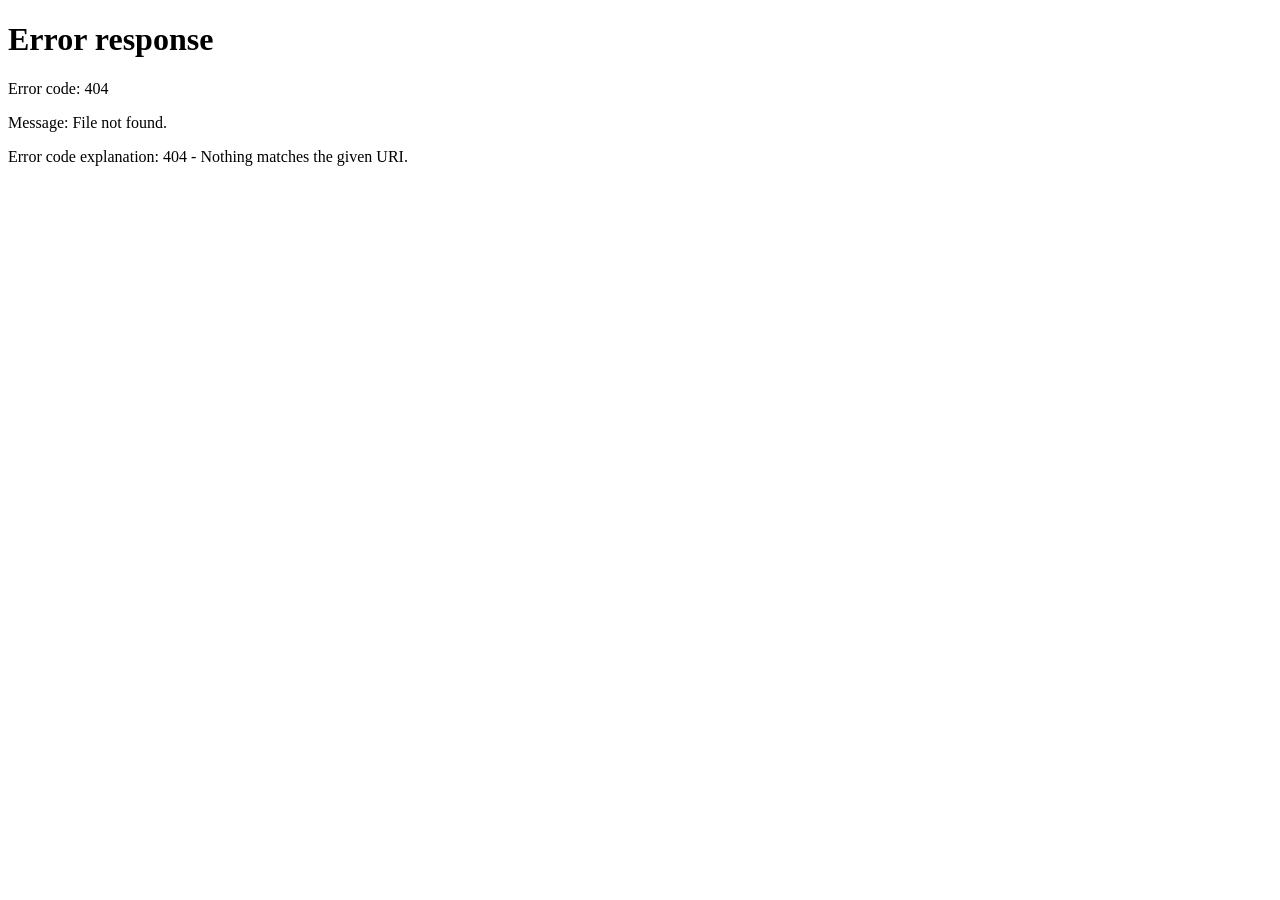
==== index.html @ 149dacc1 "Fix HTML encoding and update image source" ====
<!DOCTYPE html>
<html>
<head>
    <meta charset="utf-8">
    <title>个人博客-王腾</title>
    <link rel="stylesheet" href="index.css">
</head>
<body>
    <div class="introduction">
        <div class="left-column">
            <img src="image_self.jpg" alt="个人头像" width="200" height="200">
        </div>
        <div class="right-column">
            <p>个人信息</p>
            <p>姓名：王腾</p>
            <p>年龄：20岁</p>
            <p>学历：本科</p>
            <p>专业：计算机科学与技术</p>
            <p>院校：中南林业科技大学计算机与数学学院</p>
        </div>
    </div>
    <nav id="daohang">
        <!-- 点击按钮时调用 JavaScript 函数，显示对应的内容区域 -->
        <button onclick="showSection('education')">学历信息</button>
        <button onclick="showSection('awards')">获奖经历</button>
        <button onclick="showSection('research')">科研经历</button>
        <button onclick="showSection('contact')">联系方式</button>
        <button onclick="showSection('sharing')">经验分享</button>
    </nav>

    <!-- 学历信息内容区域，默认隐藏 -->
    <section id="education">
        <h2>学历信息</h2>
        <p>小学：后白河完全小学</p>
        <p>初中：卫辉市第八中学</p>
        <p>高中：卫辉市第一中学</p>
        <p>大学：中南林业科技大学计算机与数学学院</p>
    </section>

    <!-- 获奖经历内容区域，默认隐藏 -->
    <section id="awards">
        <h2>获奖经历</h2>
        <p>2025年1月，获得软件创新大赛省级三等奖</p>
        <p>2025年12月，获得校级优秀学生甲等奖学金</p>
        <p>2025年12月，获得校级优秀学生干部</p>
        <p>2025年12月，获得国家励志奖学金。</p>
        <p>2025年12月，获得全国大学生数学建模竞赛湖南省二等奖。</p>
    </section>

    <!-- 科研经历内容区域，默认隐藏 -->
    <section id="research">
        <h2>科研经历</h2>
        <p>2026年2月，发表《基于朋友圈可见性变化的学术社交关系网络断裂机制研究》于《joker of academic》</p>
        <p>2026年3月，发表《小猪佩奇 vs 猪猪侠烹饪对比应用研究：基于跨IP对照建 模的虚拟角色食品工程玄学分析》于《joker of academic》</p>
    </section>
    <section id="contact">
        <h2>联系方式</h2>
        <p>邮箱：wangteng@scuft.edu.cn</p>
        <p>电话：17673680052</p>
    </section>

    <!-- 经验分享：用于放日常心得/学习笔记，结构用 article，后续扩展只要复制一份 article 即可 -->
    <section id="sharing">
        <h2>经验分享</h2>

        <!-- posts 容器：未来可以放很多篇心得文章 -->
        <div class="posts">
            <!-- 一篇心得文章（示例 1） -->
            <article class="post">
                <h3 class="post-title">学习笔记：如何高效写实验报告</h3>
                <p class="post-meta">时间：2026-03-11｜关键词：学习方法 / 写作</p>
                <div class="post-content">
                    <p>这里写你的日常心得，例如：先列提纲、再补数据、最后统一排版；把结论放在最前面，让读者先看到结果。</p>
                </div>
            </article>

            <!-- 一篇心得文章（示例 2） -->
            <article class="post">
                <h3 class="post-title">踩坑记录：第一次做项目怎么分工</h3>
                <p class="post-meta">时间：2026-03-10｜关键词：项目协作 / 复盘</p>
                <div class="post-content">
                    <p>这里可以写：任务拆分、每日同步、代码规范、版本管理等。后续你只需要复制这个 article 再改内容即可。</p>
                </div>
            </article>
        </div>
    </section>



    <!-- JavaScript 脚本，用于切换内容区域的显示和隐藏 -->
    <script>
        (function enforceLogin() {
            try {
                if (localStorage.getItem('loggedIn') !== '1') {
                    window.location.href = 'login.html';
                }
            } catch (e) {
                // 如果浏览器禁用 localStorage，则不做强制跳转
            }
        })();

        function showSection(sectionId) {
            // 隐藏所有内容区域
            document.querySelectorAll('section').forEach(section => {
                section.style.display = 'none';
            });
            // 显示被点击按钮对应的内容区域
            document.getElementById(sectionId).style.display = 'block';//显示被选中的目标区域
        }
    </script>
</body>

</html>
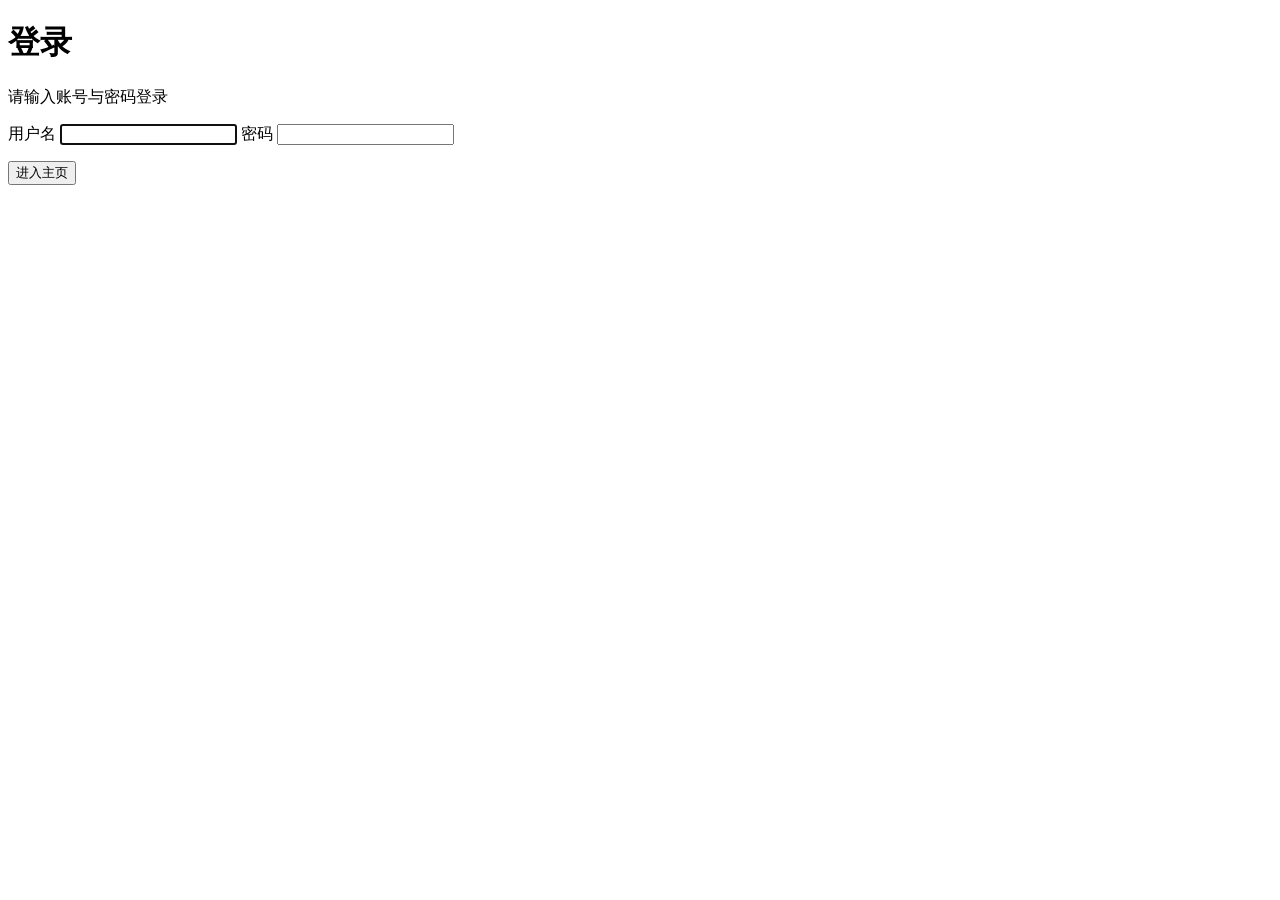
==== commit 1ad9e678: "Update index.html" ====
--- a/index.html
+++ b/index.html
@@ -1,113 +1,77 @@
 <!DOCTYPE html>
-<html>
+<html lang="zh-CN">
 <head>
     <meta charset="utf-8">
-    <title>个人博客-王腾</title>
+    <meta name="viewport" content="width=device-width, initial-scale=1">
+    <title>登录</title>
     <link rel="stylesheet" href="index.css">
 </head>
 <body>
-    <div class="introduction">
-        <div class="left-column">
-            <img src="image_self.jpg" alt="个人头像" width="200" height="200">
+    <main class="login-page">
+        <div class="login-card" role="dialog" aria-modal="true" aria-labelledby="login-title">
+            <h1 id="login-title">登录</h1>
+            <p class="login-tip">请输入账号与密码登录</p>
+
+            <form id="login-form" class="login-form">
+                <label class="login-label" for="login-username">用户名</label>
+                <input id="login-username" name="username" class="login-input" type="text" autocomplete="username" required>
+
+                <label class="login-label" for="login-password">密码</label>
+                <input id="login-password" name="password" class="login-input" type="password" autocomplete="current-password" required>
+
+                <p id="login-error" class="login-error" role="alert" aria-live="polite"></p>
+
+                <button class="login-button" type="submit">进入主页</button>
+            </form>
         </div>
-        <div class="right-column">
-            <p>个人信息</p>
-            <p>姓名：王腾</p>
-            <p>年龄：20岁</p>
-            <p>学历：本科</p>
-            <p>专业：计算机科学与技术</p>
-            <p>院校：中南林业科技大学计算机与数学学院</p>
-        </div>
-    </div>
-    <nav id="daohang">
-        <!-- 点击按钮时调用 JavaScript 函数，显示对应的内容区域 -->
-        <button onclick="showSection('education')">学历信息</button>
-        <button onclick="showSection('awards')">获奖经历</button>
-        <button onclick="showSection('research')">科研经历</button>
-        <button onclick="showSection('contact')">联系方式</button>
-        <button onclick="showSection('sharing')">经验分享</button>
-    </nav>
+    </main>
 
-    <!-- 学历信息内容区域，默认隐藏 -->
-    <section id="education">
-        <h2>学历信息</h2>
-        <p>小学：后白河完全小学</p>
-        <p>初中：卫辉市第八中学</p>
-        <p>高中：卫辉市第一中学</p>
-        <p>大学：中南林业科技大学计算机与数学学院</p>
-    </section>
+    <script>
+        (function initLogin() {
+            const form = document.getElementById('login-form');
+            const usernameInput = document.getElementById('login-username');
+            const passwordInput = document.getElementById('login-password');
+            const errorEl = document.getElementById('login-error');
 
-    <!-- 获奖经历内容区域，默认隐藏 -->
-    <section id="awards">
-        <h2>获奖经历</h2>
-        <p>2025年1月，获得软件创新大赛省级三等奖</p>
-        <p>2025年12月，获得校级优秀学生甲等奖学金</p>
-        <p>2025年12月，获得校级优秀学生干部</p>
-        <p>2025年12月，获得国家励志奖学金。</p>
-        <p>2025年12月，获得全国大学生数学建模竞赛湖南省二等奖。</p>
-    </section>
+            const VALID_USERNAME = '17673680052';
+            const VALID_PASSWORD = 'wangteng20051215';
 
-    <!-- 科研经历内容区域，默认隐藏 -->
-    <section id="research">
-        <h2>科研经历</h2>
-        <p>2026年2月，发表《基于朋友圈可见性变化的学术社交关系网络断裂机制研究》于《joker of academic》</p>
-        <p>2026年3月，发表《小猪佩奇 vs 猪猪侠烹饪对比应用研究：基于跨IP对照建 模的虚拟角色食品工程玄学分析》于《joker of academic》</p>
-    </section>
-    <section id="contact">
-        <h2>联系方式</h2>
-        <p>邮箱：wangteng@scuft.edu.cn</p>
-        <p>电话：17673680052</p>
-    </section>
+            function setError(message) {
+                errorEl.textContent = message || '';
+            }
 
-    <!-- 经验分享：用于放日常心得/学习笔记，结构用 article，后续扩展只要复制一份 article 即可 -->
-    <section id="sharing">
-        <h2>经验分享</h2>
+            form.addEventListener('submit', (e) => {
+                e.preventDefault();
+                setError('');
 
-        <!-- posts 容器：未来可以放很多篇心得文章 -->
-        <div class="posts">
-            <!-- 一篇心得文章（示例 1） -->
-            <article class="post">
-                <h3 class="post-title">学习笔记：如何高效写实验报告</h3>
-                <p class="post-meta">时间：2026-03-11｜关键词：学习方法 / 写作</p>
-                <div class="post-content">
-                    <p>这里写你的日常心得，例如：先列提纲、再补数据、最后统一排版；把结论放在最前面，让读者先看到结果。</p>
-                </div>
-            </article>
+                const username = usernameInput.value.trim();
+                const password = passwordInput.value;
 
-            <!-- 一篇心得文章（示例 2） -->
-            <article class="post">
-                <h3 class="post-title">踩坑记录：第一次做项目怎么分工</h3>
-                <p class="post-meta">时间：2026-03-10｜关键词：项目协作 / 复盘</p>
-                <div class="post-content">
-                    <p>这里可以写：任务拆分、每日同步、代码规范、版本管理等。后续你只需要复制这个 article 再改内容即可。</p>
-                </div>
-            </article>
-        </div>
-    </section>
+                if (!username || !password) {
+                    setError('请输入用户名和密码');
+                    return;
+                }
+
+                if (username !== VALID_USERNAME || password !== VALID_PASSWORD) {
+                    setError('账号或密码错误');
+                    passwordInput.value = '';
+                    passwordInput.focus();
+                    return;
+                }
+
+                try {
+                    localStorage.setItem('loggedIn', '1');
+                } catch (e) {
+                    // localStorage 不可用时也允许进入
+                }
+
+                window.location.href = 'home.html';
+            });
+
+            usernameInput.focus();
+        })();
+    </script>
+</body>
+</html>
 
 
-
-    <!-- JavaScript 脚本，用于切换内容区域的显示和隐藏 -->
-    <script>
-        (function enforceLogin() {
-            try {
-                if (localStorage.getItem('loggedIn') !== '1') {
-                    window.location.href = 'login.html';
-                }
-            } catch (e) {
-                // 如果浏览器禁用 localStorage，则不做强制跳转
-            }
-        })();
-
-        function showSection(sectionId) {
-            // 隐藏所有内容区域
-            document.querySelectorAll('section').forEach(section => {
-                section.style.display = 'none';
-            });
-            // 显示被点击按钮对应的内容区域
-            document.getElementById(sectionId).style.display = 'block';//显示被选中的目标区域
-        }
-    </script>
-</body>
-
-</html>
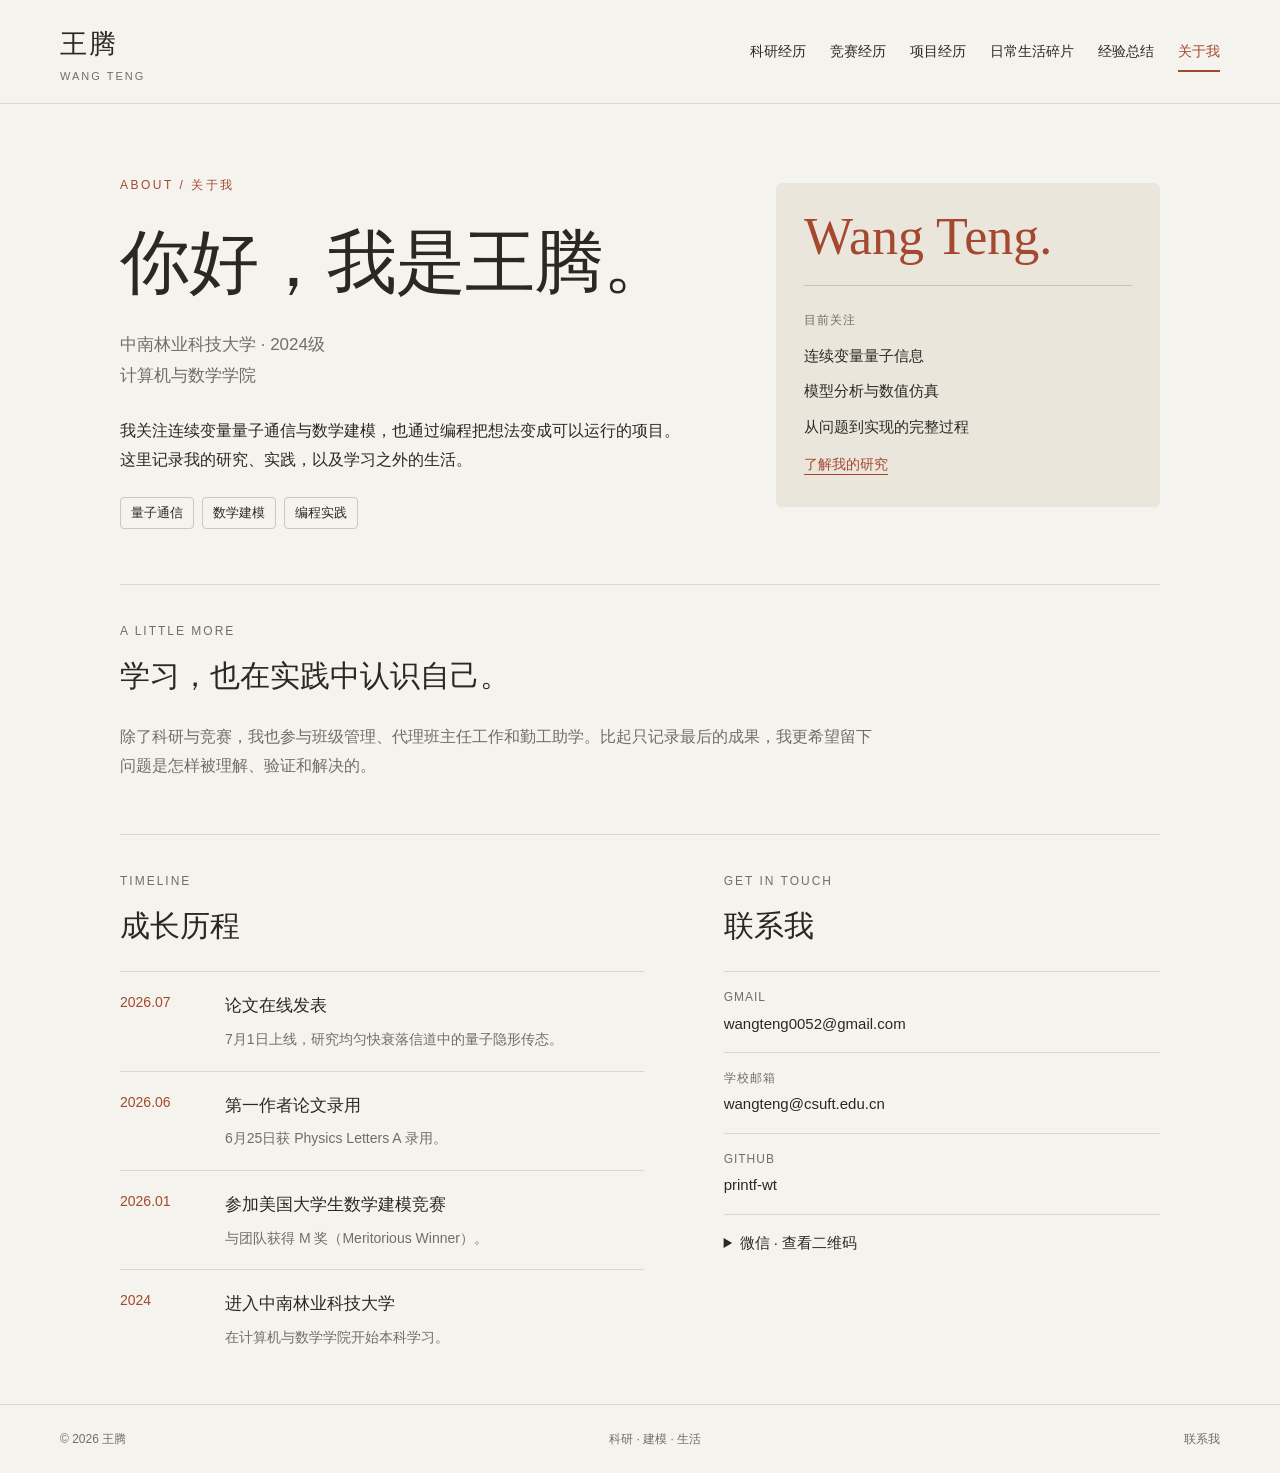
==== commit 74c434c7: "Publish Wang Teng personal portfolio with redacted certificates" ====
--- a/index.html
+++ b/index.html
@@ -1,77 +1 @@
-<!DOCTYPE html>
-<html lang="zh-CN">
-<head>
-    <meta charset="utf-8">
-    <meta name="viewport" content="width=device-width, initial-scale=1">
-    <title>登录</title>
-    <link rel="stylesheet" href="index.css">
-</head>
-<body>
-    <main class="login-page">
-        <div class="login-card" role="dialog" aria-modal="true" aria-labelledby="login-title">
-            <h1 id="login-title">登录</h1>
-            <p class="login-tip">请输入账号与密码登录</p>
-
-            <form id="login-form" class="login-form">
-                <label class="login-label" for="login-username">用户名</label>
-                <input id="login-username" name="username" class="login-input" type="text" autocomplete="username" required>
-
-                <label class="login-label" for="login-password">密码</label>
-                <input id="login-password" name="password" class="login-input" type="password" autocomplete="current-password" required>
-
-                <p id="login-error" class="login-error" role="alert" aria-live="polite"></p>
-
-                <button class="login-button" type="submit">进入主页</button>
-            </form>
-        </div>
-    </main>
-
-    <script>
-        (function initLogin() {
-            const form = document.getElementById('login-form');
-            const usernameInput = document.getElementById('login-username');
-            const passwordInput = document.getElementById('login-password');
-            const errorEl = document.getElementById('login-error');
-
-            const VALID_USERNAME = '17673680052';
-            const VALID_PASSWORD = 'wangteng20051215';
-
-            function setError(message) {
-                errorEl.textContent = message || '';
-            }
-
-            form.addEventListener('submit', (e) => {
-                e.preventDefault();
-                setError('');
-
-                const username = usernameInput.value.trim();
-                const password = passwordInput.value;
-
-                if (!username || !password) {
-                    setError('请输入用户名和密码');
-                    return;
-                }
-
-                if (username !== VALID_USERNAME || password !== VALID_PASSWORD) {
-                    setError('账号或密码错误');
-                    passwordInput.value = '';
-                    passwordInput.focus();
-                    return;
-                }
-
-                try {
-                    localStorage.setItem('loggedIn', '1');
-                } catch (e) {
-                    // localStorage 不可用时也允许进入
-                }
-
-                window.location.href = 'home.html';
-            });
-
-            usernameInput.focus();
-        })();
-    </script>
-</body>
-</html>
-
-
+<!doctype html><html lang="zh-CN"><head><meta charset="UTF-8"><meta name="viewport" content="width=device-width,initial-scale=1"><title>关于我 · 王腾</title><meta name="description" content="王腾的个人网站：科研、数学建模、项目实践与生活记录。"><link rel="icon" type="image/svg+xml" href="data:image/svg+xml,%3Csvg xmlns='http://www.w3.org/2000/svg' viewBox='0 0 64 64'%3E%3Crect width='64' height='64' rx='10' fill='%23a54830'/%3E%3Ctext x='32' y='44' text-anchor='middle' font-size='40' fill='%23f5f3ed'%3E王%3C/text%3E%3C/svg%3E"><link rel="stylesheet" href="/style.css"><script src="/site.js" defer></script></head><body><a class="skip" href="#main">跳到正文</a><header><div class="header-inner"><a class="brand" href="/about.html">王腾<small>WANG TENG</small></a><button class="menu-toggle" aria-controls="navigation" aria-expanded="false" type="button">菜单</button><nav id="navigation" aria-label="栏目导航"><a href="/research.html">科研经历</a><a href="/competitions.html">竞赛经历</a><a href="/projects.html">项目经历</a><a href="/life.html">日常生活碎片</a><a href="/notes.html">经验总结</a><a href="/about.html" aria-current="page">关于我</a></nav></div></header><main id="main" class="container"><div class="about-intro"><div><div class="kicker">ABOUT / 关于我</div><h1>你好，我是王腾。</h1><p class="lead">中南林业科技大学 · 2024级<br>计算机与数学学院</p><p style="margin-top:24px;max-width:570px">我关注连续变量量子通信与数学建模，也通过编程把想法变成可以运行的项目。这里记录我的研究、实践，以及学习之外的生活。</p><div class="chips"><span class="chip">量子通信</span><span class="chip">数学建模</span><span class="chip">编程实践</span></div></div><aside class="identity"><div class="initials">Wang Teng.</div><small>目前关注</small><p>连续变量量子信息</p><p>模型分析与数值仿真</p><p>从问题到实现的完整过程</p><a class="text-link" href="/research.html">了解我的研究</a></aside></div><div class="section"><div class="section-label">A LITTLE MORE</div><h2>学习，也在实践中认识自己。</h2><p style="max-width:760px" class="muted">除了科研与竞赛，我也参与班级管理、代理班主任工作和勤工助学。比起只记录最后的成果，我更希望留下问题是怎样被理解、验证和解决的。</p></div><div class="section about-columns"><div><div class="section-label">TIMELINE</div><h2>成长历程</h2><ol class="timeline"><li><time>2026.07</time><div><strong>论文在线发表</strong><p>7月1日上线，研究均匀快衰落信道中的量子隐形传态。</p></div></li><li><time>2026.06</time><div><strong>第一作者论文录用</strong><p>6月25日获 Physics Letters A 录用。</p></div></li><li><time>2026.01</time><div><strong>参加美国大学生数学建模竞赛</strong><p>与团队获得 M 奖（Meritorious Winner）。</p></div></li><li><time>2024</time><div><strong>进入中南林业科技大学</strong><p>在计算机与数学学院开始本科学习。</p></div></li></ol></div><div id="contact"><div class="section-label">GET IN TOUCH</div><h2>联系我</h2><a class="contact-row" href="mailto:wangteng0052@gmail.com"><span>GMAIL</span><strong>wangteng0052@gmail.com</strong></a><a class="contact-row" href="mailto:wangteng@csuft.edu.cn"><span>学校邮箱</span><strong>wangteng@csuft.edu.cn</strong></a><a class="contact-row" href="https://github.com/printf-wt" target="_blank" rel="noopener noreferrer"><span>GITHUB</span><strong>printf-wt</strong></a><details class="wechat"><summary>微信 · 查看二维码</summary><img src="/wechat-qr.jpg" alt="王腾的微信二维码，昵称梧桐" width="888" height="1131" loading="lazy"><a href="/wechat-qr.jpg" target="_blank" rel="noopener noreferrer">打开二维码原图</a></details></div></div></main><footer><div class="footer-inner"><span>© 2026 王腾</span><span>科研 · 建模 · 生活</span><a href="/about.html#contact">联系我</a></div></footer></body></html>
--- a/style.css
+++ b/style.css
@@ -0,0 +1,3 @@
+
+:root{--paper:#f5f3ed;--ink:#292823;--muted:#706e65;--line:#dbd7cc;--accent:#a54830;--wash:#eae6dc;--serif:Georgia,"Songti SC","STSong","SimSun",serif}*{box-sizing:border-box}html{scroll-behavior:smooth}body{margin:0;background:var(--paper);color:var(--ink);font-family:"PingFang SC","Microsoft YaHei",sans-serif;font-size:16px;line-height:1.85}a{color:inherit;text-decoration:none}a:hover{color:var(--accent)}button{font:inherit}header{border-bottom:1px solid var(--line);background:var(--paper)}.header-inner{max-width:1240px;margin:auto;min-height:92px;padding:20px 40px;display:flex;align-items:center;justify-content:space-between;gap:35px}.brand{font-family:var(--serif);font-size:27px;letter-spacing:2px;white-space:nowrap}.brand small{font-family:Arial,sans-serif;font-size:11px;letter-spacing:2px;display:block;line-height:1.2;color:var(--muted)}nav{display:flex;gap:24px}nav a{font-size:14px;white-space:nowrap;padding:9px 0;position:relative}nav a[aria-current=page]{color:var(--accent)}nav a[aria-current=page]:after{content:'';position:absolute;height:2px;bottom:2px;left:0;right:0;background:var(--accent)}.menu-toggle{display:none;background:transparent;border:1px solid var(--line);border-radius:5px;padding:6px 14px}.container{max-width:1120px;margin:auto;padding:0 40px}main{min-height:calc(100vh - 180px);padding-bottom:75px}.page-head{padding:60px 0 38px;border-bottom:1px solid var(--line);margin-bottom:38px}.kicker{font-family:Arial,sans-serif;font-size:12px;letter-spacing:2.5px;color:var(--accent);text-transform:uppercase;margin-bottom:16px}h1,h2,h3{font-family:var(--serif);font-weight:400;line-height:1.45}h1{font-size:clamp(36px,5vw,60px);margin:0 0 15px;letter-spacing:-1px}h2{font-size:30px;margin:0 0 24px}h3{font-size:24px;margin:0 0 14px}p{margin:0 0 18px}.lead{font-size:17px;color:var(--muted);max-width:670px;margin-bottom:0}.about-intro{display:grid;grid-template-columns:1.5fr 1fr;gap:80px;padding-top:70px;padding-bottom:55px;align-items:start}.about-intro h1{font-size:clamp(43px,5.7vw,70px)}.about-intro .lead{max-width:580px}.identity{margin-top:9px;background:var(--wash);padding:28px;border-radius:6px}.identity .initials{font-family:Georgia,serif;font-size:52px;line-height:1;border-bottom:1px solid #c9c3b6;padding-bottom:22px;margin-bottom:18px;color:var(--accent)}.identity p{font-size:15px;margin:8px 0}.identity small{font-size:12px;color:var(--muted);letter-spacing:1px}.chips{display:flex;gap:8px;flex-wrap:wrap;margin-top:22px}.chip{font-size:13px;border:1px solid #cdc7ba;border-radius:4px;padding:3px 10px}.section{padding:35px 0;border-top:1px solid var(--line)}.section-label{font-size:12px;letter-spacing:2px;color:var(--muted);margin-bottom:12px}.about-columns{display:grid;grid-template-columns:1.2fr 1fr;gap:80px}.timeline{list-style:none;margin:0;padding:0}.timeline li{display:grid;grid-template-columns:90px 1fr;gap:15px;padding:18px 0;border-top:1px solid var(--line)}.timeline time{font-size:14px;color:var(--accent)}.timeline strong{font-weight:500;font-size:17px}.timeline p{font-size:14px;color:var(--muted);margin:5px 0 0}.contact-row{display:block;border-top:1px solid var(--line);padding:14px 0}.contact-row span{font-size:12px;letter-spacing:1px;color:var(--muted);display:block}.contact-row strong{font-size:15px;font-weight:400;overflow-wrap:anywhere}.wechat summary{cursor:pointer;font-size:15px;padding:14px 0;border-top:1px solid var(--line)}.wechat img{display:block;width:100%;max-width:300px;height:auto;margin:10px auto}.wechat a{font-size:14px;color:var(--accent)}.publication{display:grid;grid-template-columns:120px 1fr;gap:35px;padding:35px;background:#ece8dd;border-radius:6px}.pub-year{font-family:Georgia,serif;font-size:44px;color:var(--accent);line-height:1.1}.pub-year span{display:block;font-family:Arial,sans-serif;font-size:12px;letter-spacing:1px;margin-top:12px}.publication h2{font-family:Georgia,serif;font-size:clamp(25px,3vw,35px);line-height:1.35;overflow-wrap:anywhere;margin-bottom:17px}.metadata{font-size:14px;color:var(--muted)}.metadata strong{color:var(--ink);font-weight:500}.button{display:inline-block;font-size:14px;border:1px solid var(--ink);border-radius:5px;padding:8px 18px;margin-top:8px;background:var(--ink);color:var(--paper)}.button:hover{background:var(--accent);border-color:var(--accent);color:white}.button.secondary{color:var(--ink);background:transparent}.text-link{font-size:14px;color:var(--accent);text-decoration:underline;text-underline-offset:5px}.research-note{margin-top:38px;padding-top:28px;border-top:1px solid var(--line);display:grid;grid-template-columns:1fr 1.5fr;gap:45px}.research-note p{color:var(--muted)}.research-note .chip{color:var(--accent)}.award{display:grid;grid-template-columns:130px 1fr;gap:35px;margin-bottom:35px}.award-year{font-size:40px;font-family:Georgia,serif;color:var(--accent)}.award-body{border-top:2px solid var(--ink);padding-top:22px}.award h2{font-size:32px;margin-bottom:10px}.award-title{font-size:17px;margin-bottom:17px}.muted{color:var(--muted)}.other-awards{border-top:1px solid var(--line);padding-top:32px}.award-list{list-style:none;padding:0;margin:0}.award-list li{display:flex;justify-content:space-between;gap:20px;padding:15px 0;border-bottom:1px solid var(--line);font-size:16px}.award-list span{color:var(--accent);white-space:nowrap}.fine{font-size:13px;color:var(--muted);margin-top:17px}.projects{display:grid;grid-template-columns:1fr 1fr;gap:24px}.project{padding:28px;border:1px solid var(--line);border-radius:6px;display:flex;flex-direction:column}.project-num{font-family:Georgia,serif;font-size:32px;color:#a6a094;margin-bottom:22px}.project h2{font-size:28px;margin:0 0 15px}.project p{color:var(--muted);font-size:15px}.project .chips{margin-top:0;margin-bottom:22px}.project .text-link{margin-top:auto;align-self:start}.project-foot{display:flex;justify-content:space-between;gap:20px;margin-top:30px;padding-top:22px;border-top:1px solid var(--line);font-size:14px}.empty{padding:65px 30px;background:var(--wash);border-radius:6px;text-align:center;max-width:760px;margin:50px auto}.empty .empty-index{font-family:Georgia,serif;font-style:italic;font-size:30px;color:var(--accent);margin-bottom:20px}.empty h2{font-size:32px;margin-bottom:15px}.empty p{max-width:480px;margin:auto;color:var(--muted)}footer{border-top:1px solid var(--line)}.footer-inner{max-width:1240px;padding:23px 40px;margin:auto;display:flex;justify-content:space-between;gap:20px;font-size:12px;color:var(--muted)}a:focus-visible,button:focus-visible,summary:focus-visible{outline:3px solid var(--accent);outline-offset:5px}.skip{position:absolute;top:-80px;left:20px;background:var(--ink);color:white;padding:8px 14px;z-index:99}.skip:focus{top:10px}@media(max-width:950px){nav{gap:15px}.header-inner{padding:20px 25px;gap:20px}.about-intro,.about-columns{gap:40px}.container{padding:0 25px}}@media(max-width:760px){.header-inner{flex-wrap:wrap;min-height:78px}.menu-toggle{display:block}nav{display:none;width:100%;flex-wrap:wrap;gap:8px 24px;border-top:1px solid var(--line);padding-top:12px}nav.open{display:flex}nav a{font-size:15px}.about-intro{grid-template-columns:1fr;padding-top:42px;gap:30px}.identity{display:none}.about-columns,.research-note,.projects{grid-template-columns:1fr;gap:30px}.page-head{padding:38px 0 26px;margin-bottom:28px}.publication{grid-template-columns:1fr;padding:24px;gap:20px}.pub-year{font-size:30px}.pub-year span{display:inline;margin-left:15px}.award{grid-template-columns:1fr;gap:8px}.award-year{font-size:30px}.award-list li{align-items:start;gap:15px;font-size:15px}.award-list span{font-size:14px}.project-foot{display:block}.project-foot a{display:inline-block;margin-top:10px}.empty{padding:40px 22px}.footer-inner{padding:22px 25px;flex-wrap:wrap}.timeline li{grid-template-columns:78px 1fr}.brand{font-size:24px}main{padding-bottom:40px}}@media(prefers-reduced-motion:reduce){html{scroll-behavior:auto}}
+.certificate summary{cursor:pointer;color:var(--accent);font-size:14px}.certificate img{display:block;width:100%;max-width:650px;height:auto;margin:20px 0;border:1px solid var(--line)}.certificate .text-link{display:inline-block;margin-bottom:20px}.other-awards>.award{margin-top:35px}
